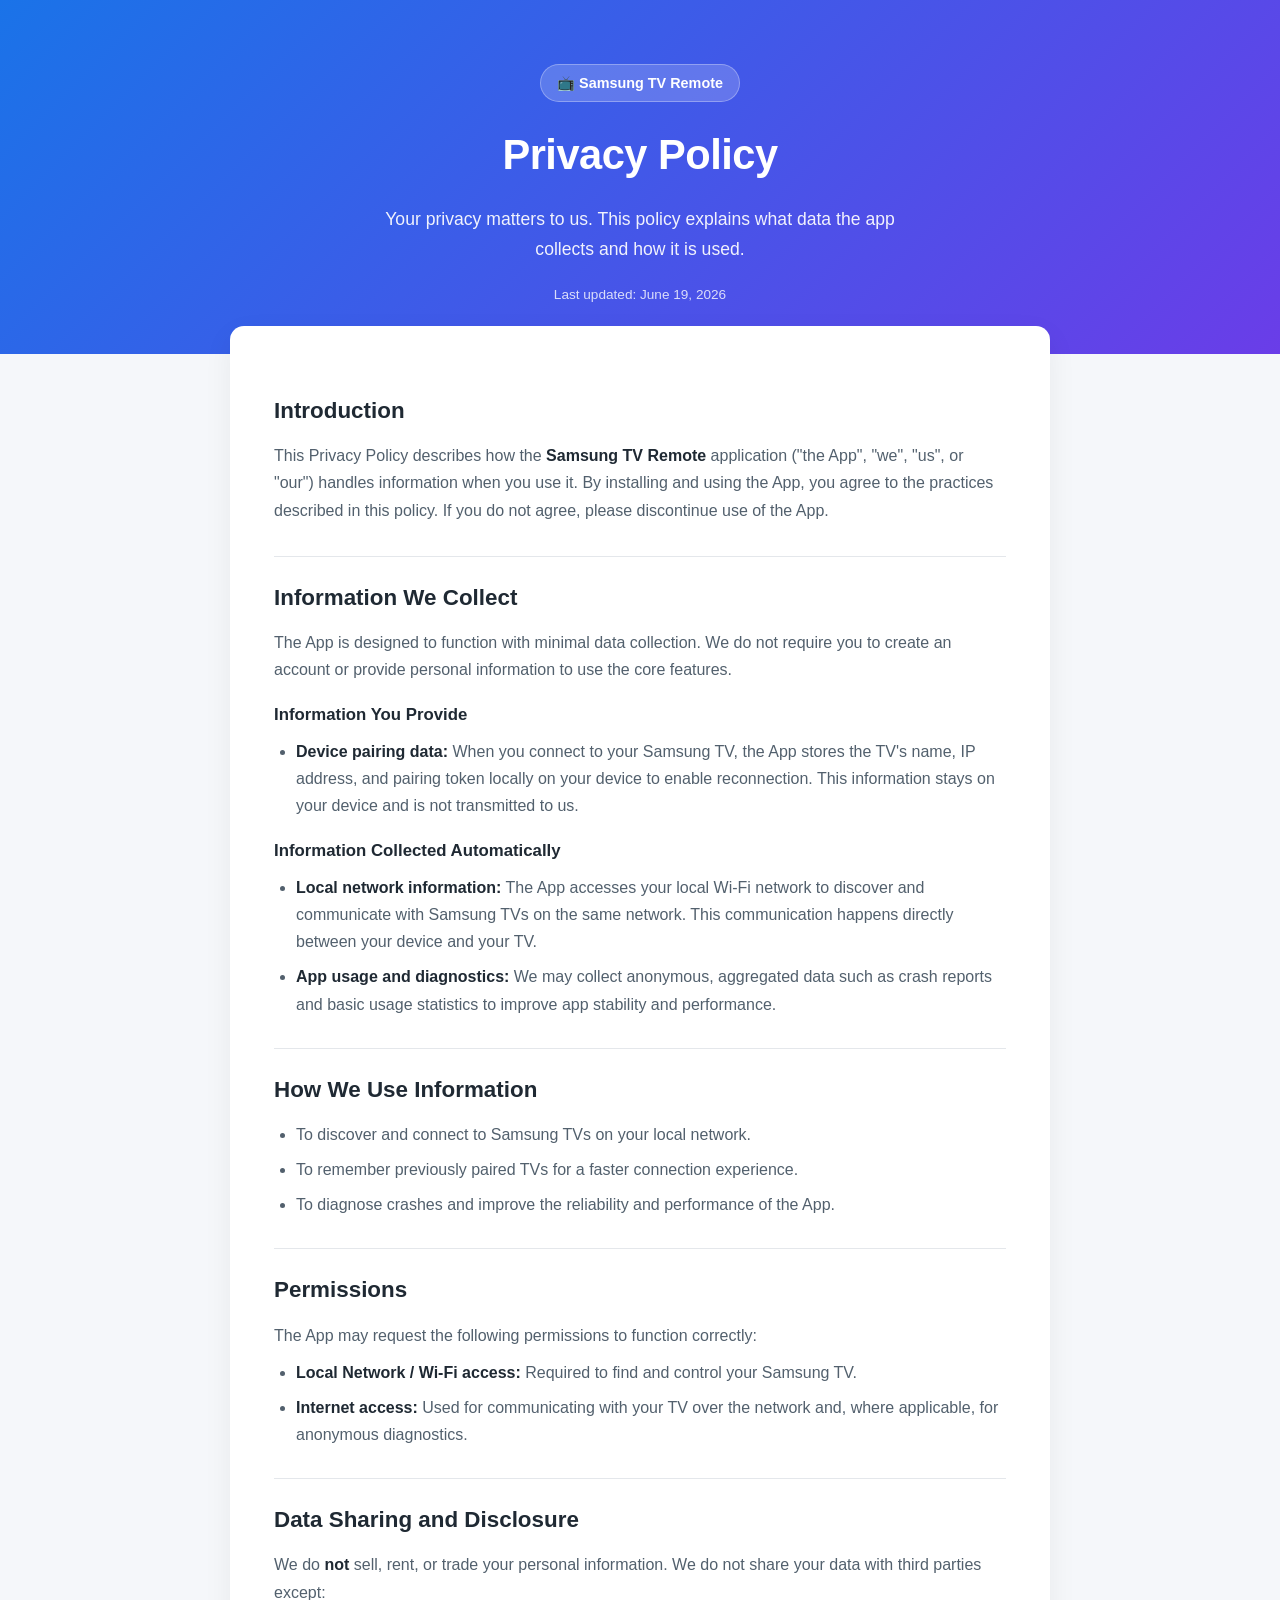
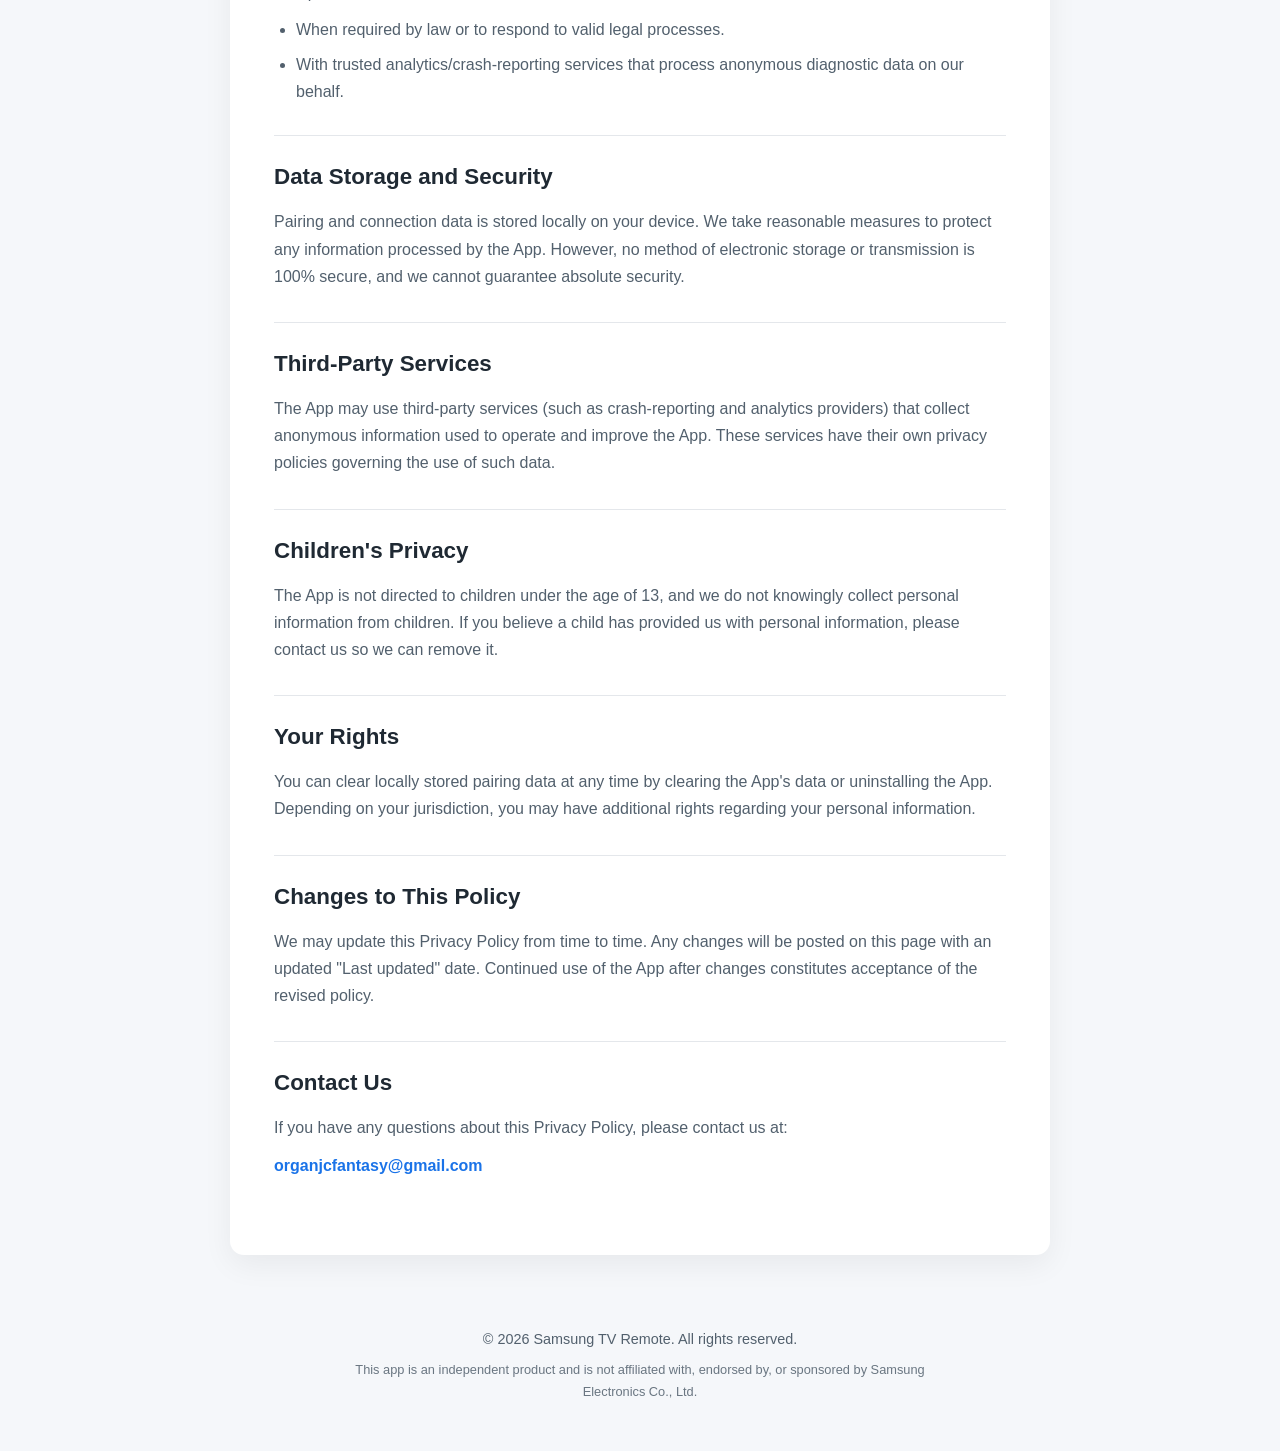
==== index.html @ 32b1ec08 "Add privacy policy page" ====
<!DOCTYPE html>
<html lang="en">
<head>
  <meta charset="UTF-8" />
  <meta name="viewport" content="width=device-width, initial-scale=1.0" />
  <title>Privacy Policy — Samsung TV Remote</title>
  <meta name="description" content="Privacy Policy for the Samsung TV Remote app." />
  <link rel="stylesheet" href="style.css" />
</head>
<body>
  <header class="hero">
    <div class="container">
      <div class="badge">📺 Samsung TV Remote</div>
      <h1>Privacy Policy</h1>
      <p class="subtitle">Your privacy matters to us. This policy explains what data the app collects and how it is used.</p>
      <p class="updated">Last updated: June 19, 2026</p>
    </div>
  </header>

  <main class="container content">
    <section>
      <h2>Introduction</h2>
      <p>
        This Privacy Policy describes how the <strong>Samsung TV Remote</strong> application
        ("the App", "we", "us", or "our") handles information when you use it. By installing and
        using the App, you agree to the practices described in this policy. If you do not agree,
        please discontinue use of the App.
      </p>
    </section>

    <section>
      <h2>Information We Collect</h2>
      <p>The App is designed to function with minimal data collection. We do not require you to create an account or provide personal information to use the core features.</p>

      <h3>Information You Provide</h3>
      <ul>
        <li><strong>Device pairing data:</strong> When you connect to your Samsung TV, the App stores the TV's name, IP address, and pairing token locally on your device to enable reconnection. This information stays on your device and is not transmitted to us.</li>
      </ul>

      <h3>Information Collected Automatically</h3>
      <ul>
        <li><strong>Local network information:</strong> The App accesses your local Wi-Fi network to discover and communicate with Samsung TVs on the same network. This communication happens directly between your device and your TV.</li>
        <li><strong>App usage and diagnostics:</strong> We may collect anonymous, aggregated data such as crash reports and basic usage statistics to improve app stability and performance.</li>
      </ul>
    </section>

    <section>
      <h2>How We Use Information</h2>
      <ul>
        <li>To discover and connect to Samsung TVs on your local network.</li>
        <li>To remember previously paired TVs for a faster connection experience.</li>
        <li>To diagnose crashes and improve the reliability and performance of the App.</li>
      </ul>
    </section>

    <section>
      <h2>Permissions</h2>
      <p>The App may request the following permissions to function correctly:</p>
      <ul>
        <li><strong>Local Network / Wi-Fi access:</strong> Required to find and control your Samsung TV.</li>
        <li><strong>Internet access:</strong> Used for communicating with your TV over the network and, where applicable, for anonymous diagnostics.</li>
      </ul>
    </section>

    <section>
      <h2>Data Sharing and Disclosure</h2>
      <p>
        We do <strong>not</strong> sell, rent, or trade your personal information. We do not share your
        data with third parties except:
      </p>
      <ul>
        <li>When required by law or to respond to valid legal processes.</li>
        <li>With trusted analytics/crash-reporting services that process anonymous diagnostic data on our behalf.</li>
      </ul>
    </section>

    <section>
      <h2>Data Storage and Security</h2>
      <p>
        Pairing and connection data is stored locally on your device. We take reasonable measures to
        protect any information processed by the App. However, no method of electronic storage or
        transmission is 100% secure, and we cannot guarantee absolute security.
      </p>
    </section>

    <section>
      <h2>Third-Party Services</h2>
      <p>
        The App may use third-party services (such as crash-reporting and analytics providers) that
        collect anonymous information used to operate and improve the App. These services have their
        own privacy policies governing the use of such data.
      </p>
    </section>

    <section>
      <h2>Children's Privacy</h2>
      <p>
        The App is not directed to children under the age of 13, and we do not knowingly collect
        personal information from children. If you believe a child has provided us with personal
        information, please contact us so we can remove it.
      </p>
    </section>

    <section>
      <h2>Your Rights</h2>
      <p>
        You can clear locally stored pairing data at any time by clearing the App's data or
        uninstalling the App. Depending on your jurisdiction, you may have additional rights regarding
        your personal information.
      </p>
    </section>

    <section>
      <h2>Changes to This Policy</h2>
      <p>
        We may update this Privacy Policy from time to time. Any changes will be posted on this page
        with an updated "Last updated" date. Continued use of the App after changes constitutes
        acceptance of the revised policy.
      </p>
    </section>

    <section>
      <h2>Contact Us</h2>
      <p>
        If you have any questions about this Privacy Policy, please contact us at:
      </p>
      <p><a href="mailto:organjcfantasy@gmail.com">organjcfantasy@gmail.com</a></p>
    </section>
  </main>

  <footer class="footer">
    <div class="container">
      <p>&copy; 2026 Samsung TV Remote. All rights reserved.</p>
      <p class="disclaimer">This app is an independent product and is not affiliated with, endorsed by, or sponsored by Samsung Electronics Co., Ltd.</p>
    </div>
  </footer>
</body>
</html>
---- style.css ----
:root {
  --bg: #f5f7fa;
  --surface: #ffffff;
  --text: #1f2933;
  --text-muted: #52606d;
  --primary: #1a73e8;
  --primary-dark: #1558b0;
  --border: #e4e7eb;
  --radius: 14px;
  --shadow: 0 10px 30px rgba(0, 0, 0, 0.06);
}

* {
  box-sizing: border-box;
  margin: 0;
  padding: 0;
}

html {
  scroll-behavior: smooth;
}

body {
  font-family: -apple-system, BlinkMacSystemFont, "Segoe UI", Roboto, Helvetica, Arial, sans-serif;
  background: var(--bg);
  color: var(--text);
  line-height: 1.7;
  -webkit-font-smoothing: antialiased;
}

.container {
  width: 100%;
  max-width: 820px;
  margin: 0 auto;
  padding: 0 20px;
}

/* Hero */
.hero {
  background: linear-gradient(135deg, #1a73e8 0%, #6a3de8 100%);
  color: #fff;
  padding: 64px 0 48px;
  text-align: center;
}

.badge {
  display: inline-block;
  background: rgba(255, 255, 255, 0.18);
  border: 1px solid rgba(255, 255, 255, 0.3);
  padding: 6px 16px;
  border-radius: 999px;
  font-size: 0.9rem;
  font-weight: 600;
  margin-bottom: 18px;
}

.hero h1 {
  font-size: 2.6rem;
  font-weight: 700;
  letter-spacing: -0.5px;
}

.subtitle {
  margin: 14px auto 0;
  max-width: 560px;
  font-size: 1.1rem;
  opacity: 0.92;
}

.updated {
  margin-top: 18px;
  font-size: 0.85rem;
  opacity: 0.8;
}

/* Content */
.content {
  background: var(--surface);
  margin: -28px auto 40px;
  border-radius: var(--radius);
  box-shadow: var(--shadow);
  padding: 44px;
  position: relative;
}

.content section {
  padding: 22px 0;
  border-bottom: 1px solid var(--border);
}

.content section:last-child {
  border-bottom: none;
}

.content h2 {
  font-size: 1.4rem;
  font-weight: 700;
  margin-bottom: 12px;
  color: var(--text);
}

.content h3 {
  font-size: 1.05rem;
  font-weight: 600;
  margin: 18px 0 8px;
  color: var(--text);
}

.content p {
  color: var(--text-muted);
  margin-bottom: 10px;
}

.content ul {
  margin: 8px 0 8px 22px;
  color: var(--text-muted);
}

.content li {
  margin-bottom: 8px;
}

.content a {
  color: var(--primary);
  text-decoration: none;
  font-weight: 600;
}

.content a:hover {
  color: var(--primary-dark);
  text-decoration: underline;
}

strong {
  color: var(--text);
}

/* Footer */
.footer {
  text-align: center;
  padding: 32px 0 48px;
  color: var(--text-muted);
  font-size: 0.9rem;
}

.footer .disclaimer {
  margin-top: 8px;
  font-size: 0.8rem;
  opacity: 0.85;
  max-width: 620px;
  margin-left: auto;
  margin-right: auto;
}

/* Responsive */
@media (max-width: 600px) {
  .hero {
    padding: 48px 0 40px;
  }

  .hero h1 {
    font-size: 2rem;
  }

  .subtitle {
    font-size: 1rem;
  }

  .content {
    padding: 28px 22px;
  }

  .content h2 {
    font-size: 1.25rem;
  }
}
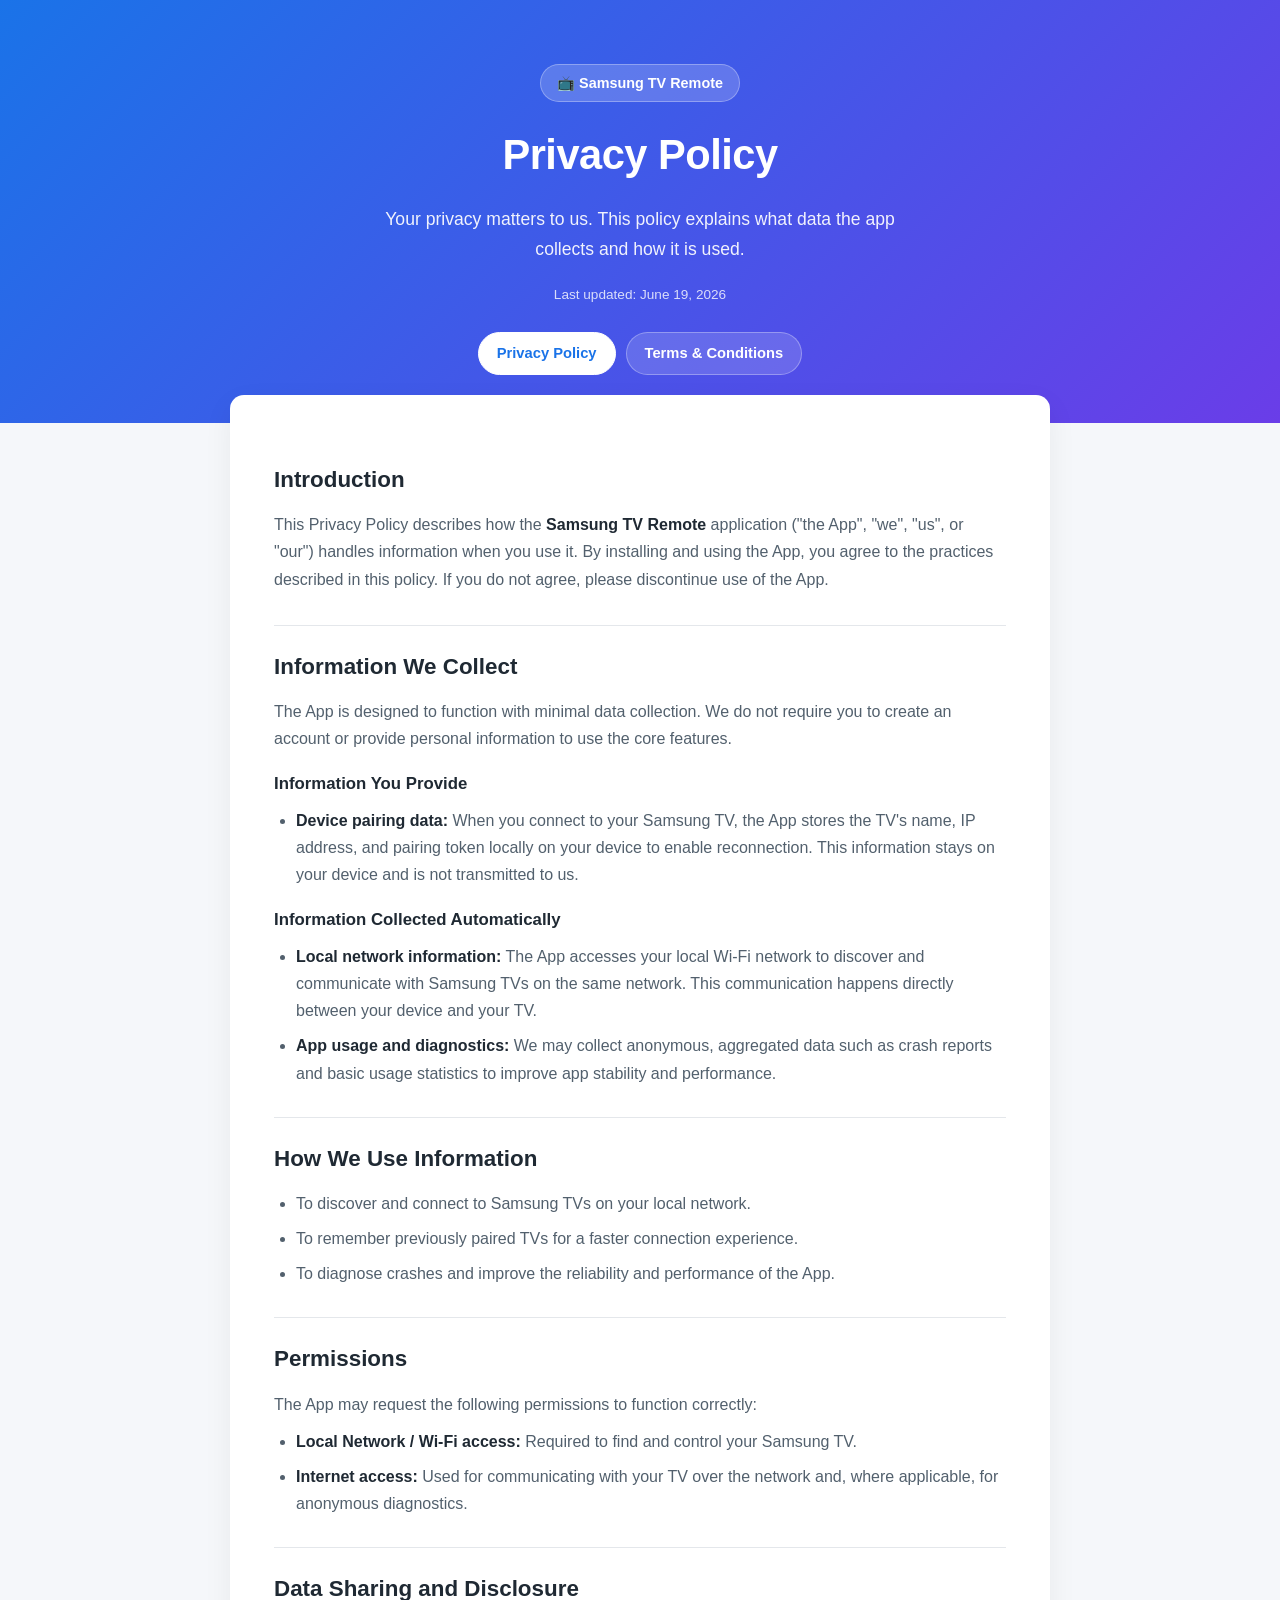
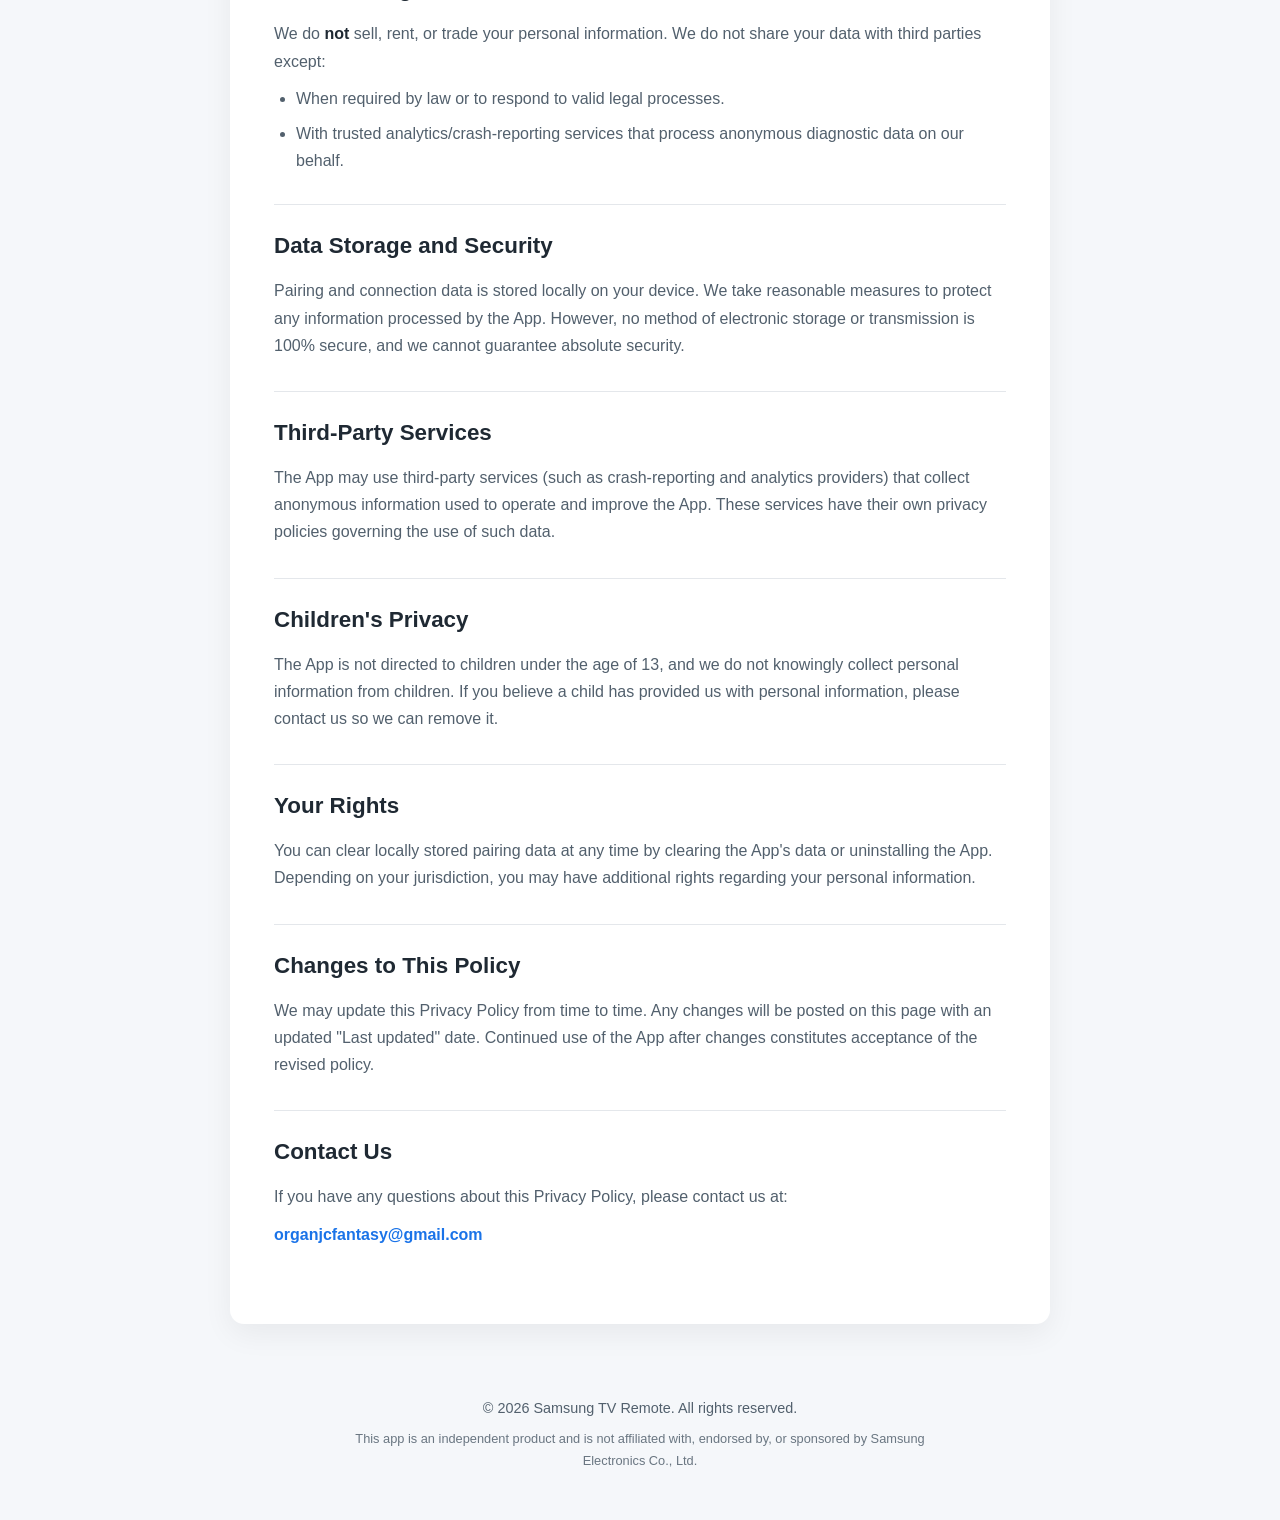
==== commit ade1b1bf: "Add Terms & Conditions page with nav between pages" ====
--- a/index.html
+++ b/index.html
@@ -14,6 +14,10 @@
       <h1>Privacy Policy</h1>
       <p class="subtitle">Your privacy matters to us. This policy explains what data the app collects and how it is used.</p>
       <p class="updated">Last updated: June 19, 2026</p>
+      <nav class="nav">
+        <a href="index.html" class="active">Privacy Policy</a>
+        <a href="terms.html">Terms &amp; Conditions</a>
+      </nav>
     </div>
   </header>
 
--- a/style.css
+++ b/style.css
@@ -73,6 +73,38 @@
   opacity: 0.8;
 }
 
+/* Nav */
+.nav {
+  margin-top: 26px;
+  display: flex;
+  gap: 10px;
+  justify-content: center;
+  flex-wrap: wrap;
+}
+
+.nav a {
+  display: inline-block;
+  padding: 8px 18px;
+  border-radius: 999px;
+  font-size: 0.92rem;
+  font-weight: 600;
+  color: #fff;
+  text-decoration: none;
+  background: rgba(255, 255, 255, 0.15);
+  border: 1px solid rgba(255, 255, 255, 0.3);
+  transition: background 0.15s ease;
+}
+
+.nav a:hover {
+  background: rgba(255, 255, 255, 0.28);
+}
+
+.nav a.active {
+  background: #fff;
+  color: var(--primary);
+  border-color: #fff;
+}
+
 /* Content */
 .content {
   background: var(--surface);
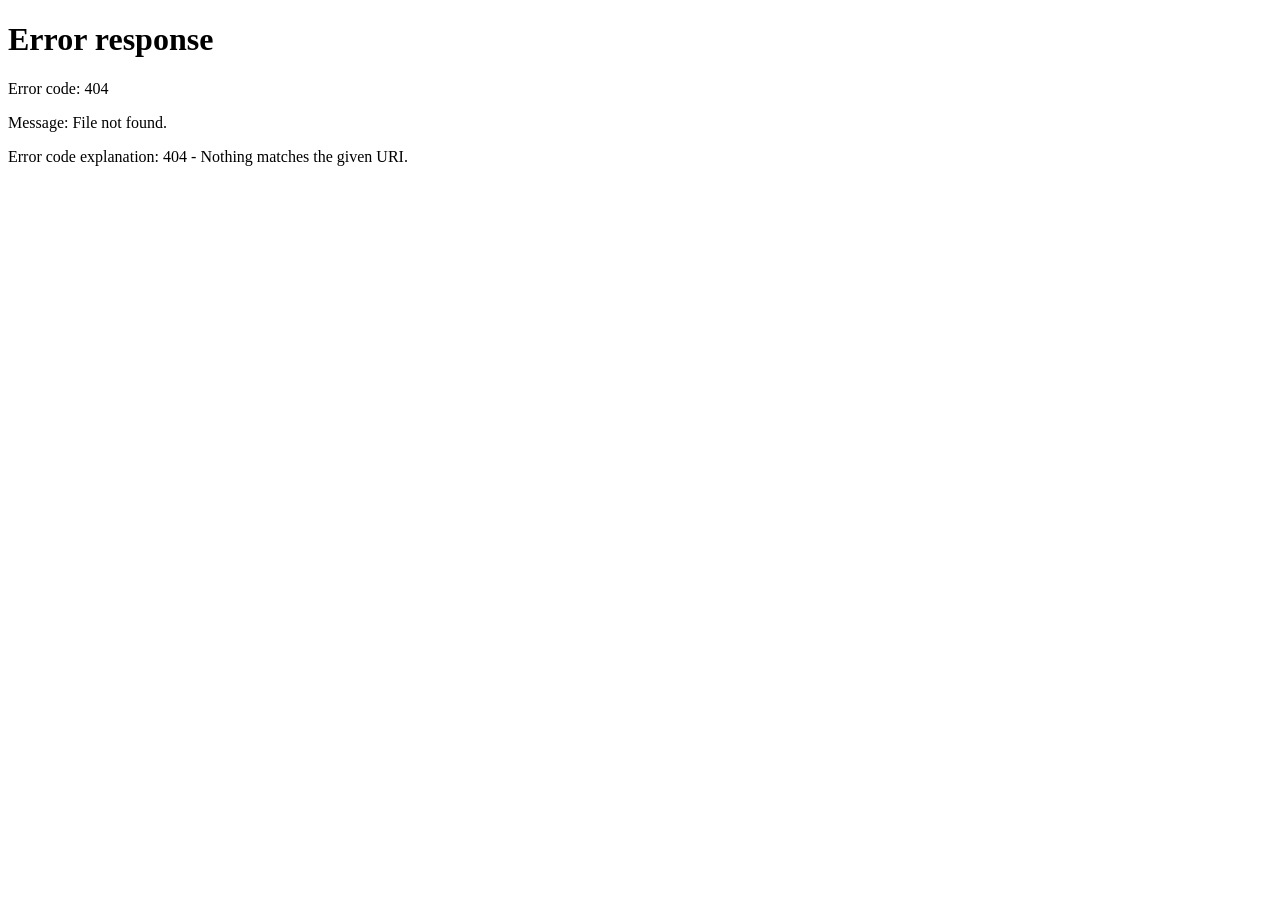
==== commit ee2a8b57: "Use clean URLs without .html extension" ====
--- a/index.html
+++ b/index.html
@@ -3,140 +3,12 @@
 <head>
   <meta charset="UTF-8" />
   <meta name="viewport" content="width=device-width, initial-scale=1.0" />
-  <title>Privacy Policy — Samsung TV Remote</title>
-  <meta name="description" content="Privacy Policy for the Samsung TV Remote app." />
-  <link rel="stylesheet" href="style.css" />
+  <title>Samsung TV Remote</title>
+  <meta http-equiv="refresh" content="0; url=privacy-policy" />
+  <link rel="canonical" href="privacy-policy" />
+  <script>window.location.replace("privacy-policy");</script>
 </head>
 <body>
-  <header class="hero">
-    <div class="container">
-      <div class="badge">📺 Samsung TV Remote</div>
-      <h1>Privacy Policy</h1>
-      <p class="subtitle">Your privacy matters to us. This policy explains what data the app collects and how it is used.</p>
-      <p class="updated">Last updated: June 19, 2026</p>
-      <nav class="nav">
-        <a href="index.html" class="active">Privacy Policy</a>
-        <a href="terms.html">Terms &amp; Conditions</a>
-      </nav>
-    </div>
-  </header>
-
-  <main class="container content">
-    <section>
-      <h2>Introduction</h2>
-      <p>
-        This Privacy Policy describes how the <strong>Samsung TV Remote</strong> application
-        ("the App", "we", "us", or "our") handles information when you use it. By installing and
-        using the App, you agree to the practices described in this policy. If you do not agree,
-        please discontinue use of the App.
-      </p>
-    </section>
-
-    <section>
-      <h2>Information We Collect</h2>
-      <p>The App is designed to function with minimal data collection. We do not require you to create an account or provide personal information to use the core features.</p>
-
-      <h3>Information You Provide</h3>
-      <ul>
-        <li><strong>Device pairing data:</strong> When you connect to your Samsung TV, the App stores the TV's name, IP address, and pairing token locally on your device to enable reconnection. This information stays on your device and is not transmitted to us.</li>
-      </ul>
-
-      <h3>Information Collected Automatically</h3>
-      <ul>
-        <li><strong>Local network information:</strong> The App accesses your local Wi-Fi network to discover and communicate with Samsung TVs on the same network. This communication happens directly between your device and your TV.</li>
-        <li><strong>App usage and diagnostics:</strong> We may collect anonymous, aggregated data such as crash reports and basic usage statistics to improve app stability and performance.</li>
-      </ul>
-    </section>
-
-    <section>
-      <h2>How We Use Information</h2>
-      <ul>
-        <li>To discover and connect to Samsung TVs on your local network.</li>
-        <li>To remember previously paired TVs for a faster connection experience.</li>
-        <li>To diagnose crashes and improve the reliability and performance of the App.</li>
-      </ul>
-    </section>
-
-    <section>
-      <h2>Permissions</h2>
-      <p>The App may request the following permissions to function correctly:</p>
-      <ul>
-        <li><strong>Local Network / Wi-Fi access:</strong> Required to find and control your Samsung TV.</li>
-        <li><strong>Internet access:</strong> Used for communicating with your TV over the network and, where applicable, for anonymous diagnostics.</li>
-      </ul>
-    </section>
-
-    <section>
-      <h2>Data Sharing and Disclosure</h2>
-      <p>
-        We do <strong>not</strong> sell, rent, or trade your personal information. We do not share your
-        data with third parties except:
-      </p>
-      <ul>
-        <li>When required by law or to respond to valid legal processes.</li>
-        <li>With trusted analytics/crash-reporting services that process anonymous diagnostic data on our behalf.</li>
-      </ul>
-    </section>
-
-    <section>
-      <h2>Data Storage and Security</h2>
-      <p>
-        Pairing and connection data is stored locally on your device. We take reasonable measures to
-        protect any information processed by the App. However, no method of electronic storage or
-        transmission is 100% secure, and we cannot guarantee absolute security.
-      </p>
-    </section>
-
-    <section>
-      <h2>Third-Party Services</h2>
-      <p>
-        The App may use third-party services (such as crash-reporting and analytics providers) that
-        collect anonymous information used to operate and improve the App. These services have their
-        own privacy policies governing the use of such data.
-      </p>
-    </section>
-
-    <section>
-      <h2>Children's Privacy</h2>
-      <p>
-        The App is not directed to children under the age of 13, and we do not knowingly collect
-        personal information from children. If you believe a child has provided us with personal
-        information, please contact us so we can remove it.
-      </p>
-    </section>
-
-    <section>
-      <h2>Your Rights</h2>
-      <p>
-        You can clear locally stored pairing data at any time by clearing the App's data or
-        uninstalling the App. Depending on your jurisdiction, you may have additional rights regarding
-        your personal information.
-      </p>
-    </section>
-
-    <section>
-      <h2>Changes to This Policy</h2>
-      <p>
-        We may update this Privacy Policy from time to time. Any changes will be posted on this page
-        with an updated "Last updated" date. Continued use of the App after changes constitutes
-        acceptance of the revised policy.
-      </p>
-    </section>
-
-    <section>
-      <h2>Contact Us</h2>
-      <p>
-        If you have any questions about this Privacy Policy, please contact us at:
-      </p>
-      <p><a href="mailto:organjcfantasy@gmail.com">organjcfantasy@gmail.com</a></p>
-    </section>
-  </main>
-
-  <footer class="footer">
-    <div class="container">
-      <p>&copy; 2026 Samsung TV Remote. All rights reserved.</p>
-      <p class="disclaimer">This app is an independent product and is not affiliated with, endorsed by, or sponsored by Samsung Electronics Co., Ltd.</p>
-    </div>
-  </footer>
+  <p>Redirecting to the <a href="privacy-policy">Privacy Policy</a>…</p>
 </body>
 </html>
